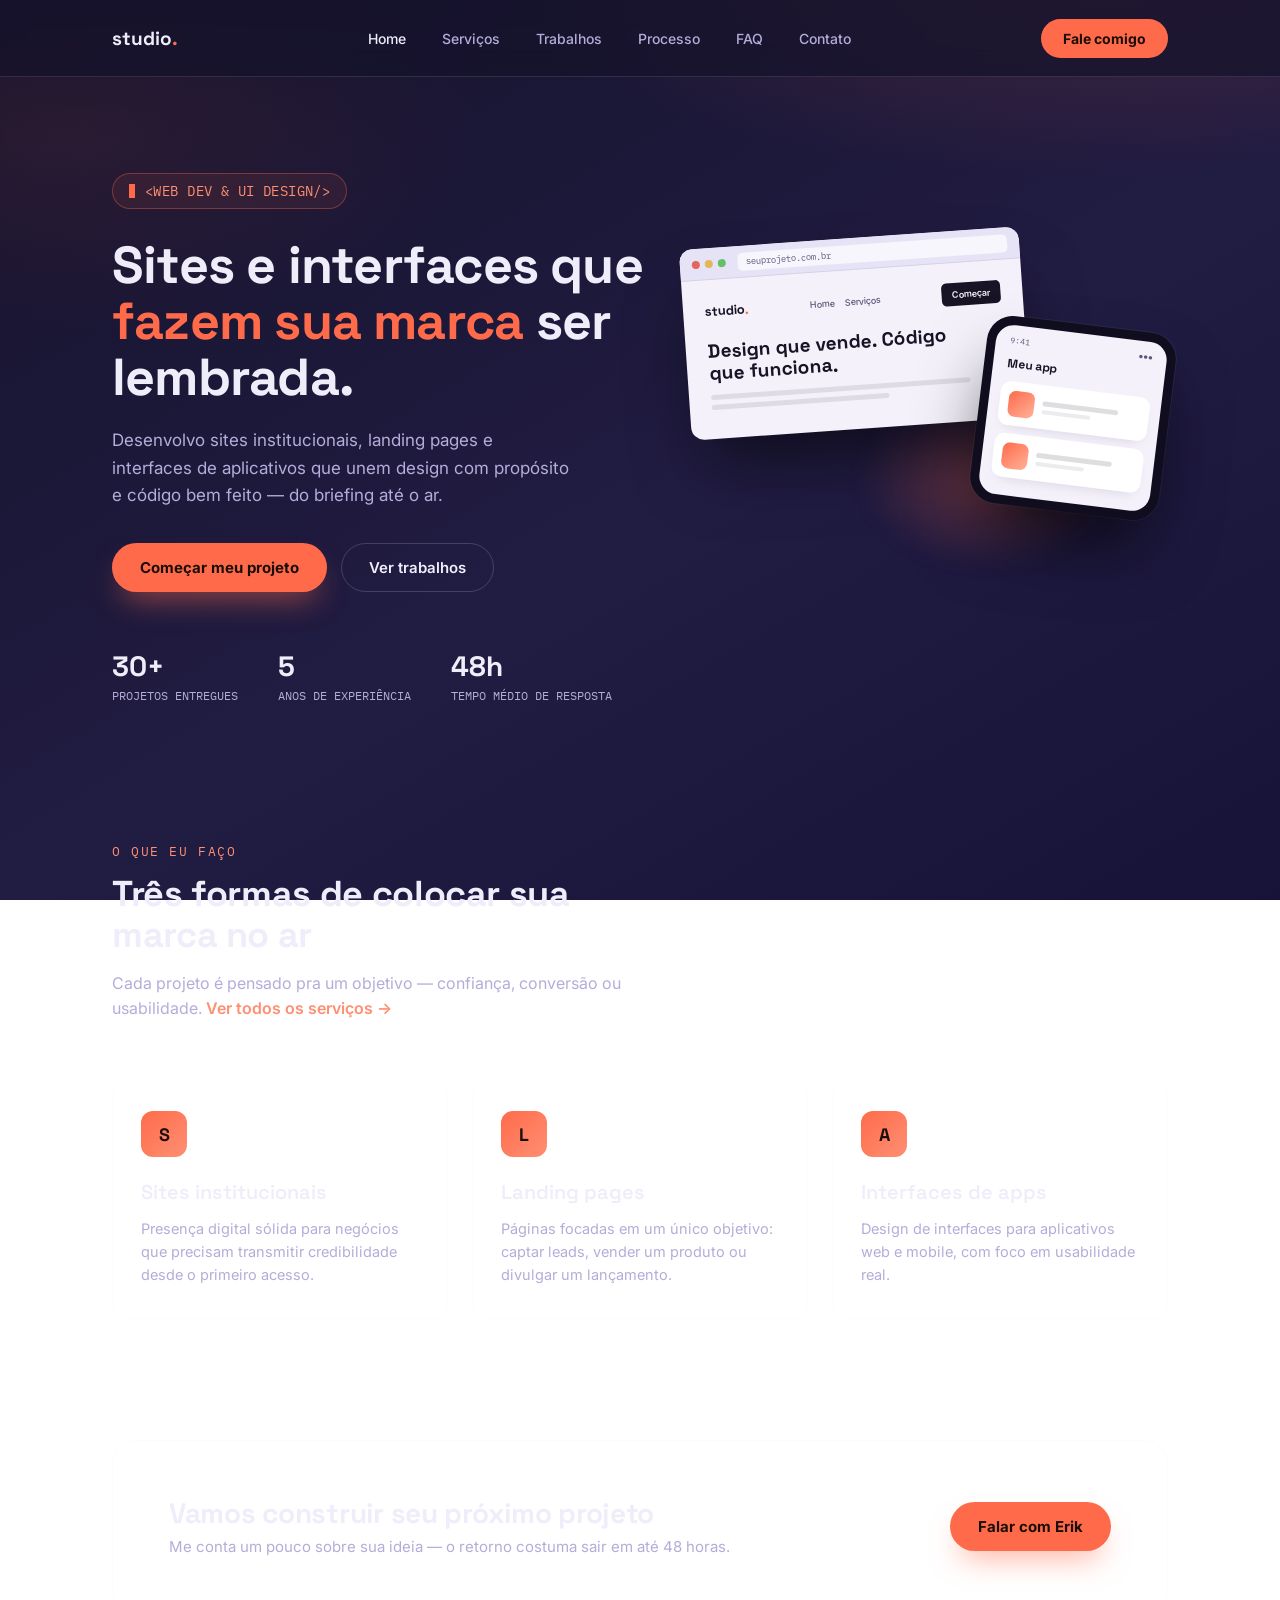
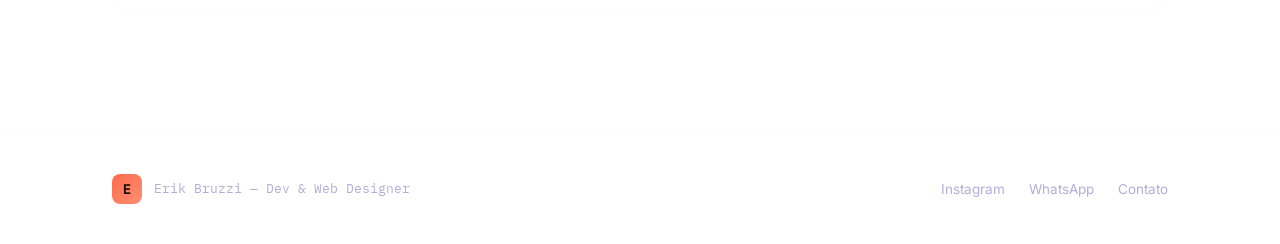
==== index.html @ 380161e2 "Add files via upload" ====
<!DOCTYPE html>
<html lang="pt-BR">
<head>
<meta charset="UTF-8">
<meta name="viewport" content="width=device-width, initial-scale=1.0">
<title>studio. — Sites, Landing Pages e Apps | Erik Bruzzi</title>
<meta name="description" content="Desenvolvimento e design de sites institucionais, landing pages e interfaces de app. Erik Bruzzi cria presença digital que gera confiança e clientes.">
<meta name="robots" content="index, follow, max-snippet:-1, max-image-preview:large, max-video-preview:-1">
<link rel="canonical" href="https://studioservice.netlify.app/">

<meta property="og:title" content="studio. — Sites, Landing Pages e Apps | Erik Bruzzi">
<meta property="og:description" content="Desenvolvimento e design de sites institucionais, landing pages e interfaces de app que unem design com propósito e código bem feito.">
<meta property="og:type" content="website">
<meta property="og:url" content="https://studioservice.netlify.app/">
<meta property="og:image" content="https://studioservice.netlify.app/og-image.png">
<meta property="og:locale" content="pt_BR">
<meta name="twitter:card" content="summary_large_image">
<meta name="twitter:title" content="studio. — Sites, Landing Pages e Apps | Erik Bruzzi">
<meta name="twitter:description" content="Desenvolvimento e design de sites institucionais, landing pages e interfaces de app que unem design com propósito e código bem feito.">
<meta name="twitter:image" content="https://studioservice.netlify.app/og-image.png">

<script type="application/ld+json">
{
  "@context": "https://schema.org",
  "@graph": [
    {
      "@type": "Person",
      "@id": "https://studioservice.netlify.app/#pessoa",
      "name": "Erik Bruzzi",
      "jobTitle": "Desenvolvedor Web e Web Designer",
      "description": "Desenvolvedor e designer especializado em sites institucionais, landing pages e interfaces de aplicativos web.",
      "knowsAbout": ["Desenvolvimento Web", "UI Design", "UX Design", "Landing Pages", "Interfaces de Aplicativos"],
      "knowsLanguage": ["pt-BR"],
      "worksFor": { "@id": "https://studioservice.netlify.app/#organizacao" },
      "url": "https://studioservice.netlify.app/",
      "sameAs": ["https://instagram.com/bruzziodev"]
    },
    {
      "@type": "Organization",
      "@id": "https://studioservice.netlify.app/#organizacao",
      "name": "studio.",
      "url": "https://studioservice.netlify.app/",
      "founder": { "@id": "https://studioservice.netlify.app/#pessoa" },
      "areaServed": { "@type": "Country", "name": "Brasil" },
      "knowsAbout": ["Sites institucionais", "Landing pages", "Interfaces de aplicativos"],
      "contactPoint": {
        "@type": "ContactPoint",
        "contactType": "customer support",
        "telephone": "+5531998588382",
        "availableLanguage": ["Portuguese"]
      },
      "sameAs": ["https://instagram.com/bruzziodev"]
    },
    {
      "@type": "WebSite",
      "@id": "https://studioservice.netlify.app/#website",
      "url": "https://studioservice.netlify.app/",
      "name": "studio.",
      "publisher": { "@id": "https://studioservice.netlify.app/#organizacao" },
      "inLanguage": "pt-BR"
    }
  ]
}
</script>

<link rel="preconnect" href="https://fonts.googleapis.com">
<link href="https://fonts.googleapis.com/css2?family=Space+Grotesk:wght@400;500;600;700&family=Inter:wght@400;500;600;700;800&family=IBM+Plex+Mono:wght@400;500&display=swap" rel="stylesheet">
<link rel="stylesheet" href="styles.css">
</head>
<body>

<header>
  <nav class="wrap">
    <div class="logo">studio<span>.</span></div>
    <div class="nav-links">
      <a href="index.html" class="active">Home</a>
      <a href="servicos.html">Serviços</a>
      <a href="trabalhos.html">Trabalhos</a>
      <a href="processo.html">Processo</a>
      <a href="faq.html">FAQ</a>
      <a href="contato.html">Contato</a>
    </div>
    <a href="contato.html" class="nav-cta">Fale comigo</a>
  </nav>
</header>

<section class="hero">
  <div class="wrap">
    <div>
      <div class="eyebrow"><span class="cursor"></span>&lt;WEB DEV &amp; UI DESIGN/&gt;</div>
      <h1>Sites e interfaces que <span class="hl">fazem sua marca</span> ser lembrada.</h1>
      <p class="hero-sub">Desenvolvo sites institucionais, landing pages e interfaces de aplicativos que unem design com propósito e código bem feito — do briefing até o ar.</p>
      <div class="hero-btns">
        <a href="contato.html" class="btn-primary">Começar meu projeto</a>
        <a href="trabalhos.html" class="btn-ghost">Ver trabalhos</a>
      </div>
      <div class="trust-row">
        <div class="trust-item"><div class="num">30+</div><div class="lbl">PROJETOS ENTREGUES</div></div>
        <div class="trust-item"><div class="num">5</div><div class="lbl">ANOS DE EXPERIÊNCIA</div></div>
        <div class="trust-item"><div class="num">48h</div><div class="lbl">TEMPO MÉDIO DE RESPOSTA</div></div>
      </div>
    </div>

    <div class="hero-visual">
      <div class="glow-link"></div>
      <div class="browser-wrap">
        <div class="browser">
          <div class="browser-top">
            <div class="traffic"><span class="r"></span><span class="y"></span><span class="g"></span></div>
            <div class="urlbar">seuprojeto.com.br</div>
          </div>
          <div class="site">
            <div class="site-nav">
              <div class="site-logo">studio<span>.</span></div>
              <div class="site-links"><span>Home</span><span>Serviços</span></div>
              <div class="site-cta">Começar</div>
            </div>
            <div class="site-hero-title">Design que vende. Código que funciona.</div>
            <div class="line w1"></div>
            <div class="line w2"></div>
          </div>
        </div>
      </div>
      <div class="phone-wrap">
        <div class="phone">
          <div class="phone-screen">
            <div class="phone-status"><span>9:41</span><span>●●●</span></div>
            <div class="phone-header">Meu app</div>
            <div class="app-card"><div class="thumb"></div><div class="meta"><div class="l1"></div><div class="l2"></div></div></div>
            <div class="app-card"><div class="thumb"></div><div class="meta"><div class="l1"></div><div class="l2"></div></div></div>
          </div>
        </div>
      </div>
    </div>
  </div>
</section>

<section class="services">
  <div class="wrap">
    <div class="section-head">
      <span class="section-tag">O que eu faço</span>
      <h2>Três formas de colocar sua marca no ar</h2>
      <p class="section-sub">Cada projeto é pensado pra um objetivo — confiança, conversão ou usabilidade. <a href="servicos.html" style="color:var(--coral-soft); font-weight:600;">Ver todos os serviços →</a></p>
    </div>
    <div class="services-grid">
      <div class="service-card">
        <div class="service-icon">S</div>
        <h3>Sites institucionais</h3>
        <p>Presença digital sólida para negócios que precisam transmitir credibilidade desde o primeiro acesso.</p>
      </div>
      <div class="service-card">
        <div class="service-icon">L</div>
        <h3>Landing pages</h3>
        <p>Páginas focadas em um único objetivo: captar leads, vender um produto ou divulgar um lançamento.</p>
      </div>
      <div class="service-card">
        <div class="service-icon">A</div>
        <h3>Interfaces de apps</h3>
        <p>Design de interfaces para aplicativos web e mobile, com foco em usabilidade real.</p>
      </div>
    </div>
  </div>
</section>

<section class="cta-banner">
  <div class="wrap">
    <div class="cta-box">
      <div>
        <h2>Vamos construir seu próximo projeto</h2>
        <p>Me conta um pouco sobre sua ideia — o retorno costuma sair em até 48 horas.</p>
      </div>
      <a href="contato.html" class="btn-primary">Falar com Erik</a>
    </div>
  </div>
</section>

<footer>
  <div class="wrap">
    <div class="footer-left">
      <div class="footer-mark">E</div>
      <span>Erik Bruzzi — Dev &amp; Web Designer</span>
    </div>
    <div class="footer-links">
      <a href="https://instagram.com/bruzziodev" target="_blank" rel="noopener">Instagram</a>
      <a href="https://wa.me/5531998588382" target="_blank" rel="noopener">WhatsApp</a>
      <a href="contato.html">Contato</a>
    </div>
  </div>
</footer>

</body>
</html>
---- styles.css ----
:root{
  --bg1:#15122B;
  --bg2:#211C42;
  --coral:#FF6B4A;
  --coral-soft:#FF8F73;
  --surface:#F4F1FB;
  --ink:#181425;
  --ink-soft:#5C5678;
  --lilac:#B4ADD9;
  --off-white:#EFEDFA;
  --line: rgba(239,237,250,0.12);
  --line-strong: rgba(239,237,250,0.18);
}
*{box-sizing:border-box; margin:0; padding:0;}
html{scroll-behavior:smooth;}
body{
  font-family:'Inter',sans-serif;
  background:
    radial-gradient(85% 45% at 85% -5%, rgba(255,107,74,0.16) 0%, rgba(255,107,74,0) 55%),
    radial-gradient(60% 40% at 5% 15%, rgba(255,107,74,0.08) 0%, rgba(0,0,0,0) 55%),
    linear-gradient(150deg, var(--bg1) 0%, var(--bg2) 55%, #171238 100%);
  background-attachment:fixed;
  color:var(--off-white);
  min-height:100vh;
}
a{color:inherit; text-decoration:none;}
img,svg{display:block;}
section{ position:relative; }
.wrap{ max-width:1120px; margin:0 auto; padding:0 32px; }

::selection{ background:var(--coral); color:#1B0E08; }

/* ---------- NAV ---------- */
header{
  position:sticky; top:0; z-index:50;
  backdrop-filter:blur(14px);
  background:rgba(21,18,43,0.72);
  border-bottom:1px solid var(--line);
}
nav.wrap{
  display:flex; align-items:center; justify-content:space-between;
  height:76px;
}
.logo{
  font-family:'Space Grotesk', sans-serif; font-weight:700; font-size:19px;
}
.logo span{ color:var(--coral); }
.nav-links{
  display:flex; align-items:center; gap:36px;
  font-size:14px; font-weight:500; color:var(--lilac);
}
.nav-links a:hover{ color:var(--off-white); }
.nav-links a.active{ color:var(--off-white); }
.nav-cta{
  background:var(--coral); color:#1B0E08;
  font-size:14px; font-weight:700;
  padding:11px 22px; border-radius:999px;
}

/* ---------- BREADCRUMB (inner pages) ---------- */
.breadcrumb{
  padding:22px 0 0;
  font-family:'IBM Plex Mono', monospace;
  font-size:13px; color:var(--lilac);
}
.breadcrumb a{ color:var(--lilac); }
.breadcrumb a:hover{ color:var(--off-white); }
.breadcrumb .sep{ margin:0 8px; color:var(--line-strong); }
.breadcrumb .current{ color:var(--coral-soft); }

/* ---------- HERO (home) ---------- */
.hero{ padding:96px 0 120px; overflow:hidden; }
.hero .wrap{
  display:grid; grid-template-columns:1.05fr 0.95fr; gap:40px; align-items:center;
}
.eyebrow{
  display:inline-flex; align-items:center; gap:10px;
  font-family:'IBM Plex Mono', monospace;
  font-size:14px; letter-spacing:0.03em; color:var(--coral-soft);
  border:1px solid rgba(255,107,74,0.35);
  background:rgba(255,107,74,0.08);
  padding:8px 16px; border-radius:999px;
  margin-bottom:28px;
}
.eyebrow .cursor{
  width:6px; height:14px; background:var(--coral); display:inline-block;
  animation:blink 1.1s steps(1) infinite;
}
@keyframes blink{ 50%{opacity:0;} }
h1{
  font-family:'Space Grotesk', sans-serif; font-weight:700;
  font-size:52px; line-height:1.08; letter-spacing:-0.015em;
  margin-bottom:22px;
}
h1 .hl{ color:var(--coral); }
.hero-sub{
  font-size:17px; color:var(--lilac); line-height:1.6; max-width:460px; margin-bottom:34px;
}
.hero-btns{ display:flex; gap:14px; flex-wrap:wrap; }
.btn-primary{
  background:var(--coral); color:#1B0E08; font-weight:700; font-size:15px;
  padding:15px 28px; border-radius:999px;
  box-shadow:0 16px 30px -10px rgba(255,107,74,0.55);
  display:inline-block;
}
.btn-ghost{
  border:1.5px solid var(--line-strong); color:var(--off-white); font-weight:600; font-size:15px;
  padding:14px 27px; border-radius:999px;
  display:inline-block;
}

.hero-visual{ position:relative; height:420px; }
.glow-link{
  position:absolute; top:38%; left:36%; width:260px; height:180px;
  background: radial-gradient(closest-side, rgba(255,107,74,0.35), rgba(255,107,74,0));
  filter: blur(10px); z-index:0;
}
.browser-wrap{ position:absolute; top:10px; left:0; width:340px; transform:rotate(-4deg); z-index:1; }
.browser{ border-radius:13px; background:var(--surface); box-shadow:0 40px 70px -18px rgba(0,0,0,0.6); overflow:hidden; }
.browser-top{ height:32px; background:#E7E3F6; display:flex; align-items:center; gap:12px; padding:0 12px; border-bottom:1px solid rgba(24,20,37,0.08); }
.traffic{ display:flex; gap:5px; }
.traffic span{ width:8px;height:8px;border-radius:50%; display:block; }
.traffic .r{background:#E4675E;} .traffic .y{background:#E5B75B;} .traffic .g{background:#63C069;}
.urlbar{ flex:1; height:18px; background:#F8F6FD; border-radius:5px; display:flex; align-items:center; padding:0 8px; font-family:'IBM Plex Mono', monospace; font-size:9px; color:var(--ink-soft); }
.site{ padding:20px 22px 24px; }
.site-nav{ display:flex; align-items:center; justify-content:space-between; margin-bottom:18px; }
.site-logo{ font-family:'Space Grotesk', sans-serif; font-weight:700; font-size:13px; color:var(--ink); }
.site-logo span{ color:var(--coral); }
.site-links{ display:flex; gap:10px; font-size:9px; color:var(--ink-soft); font-weight:500; }
.site-cta{ background:var(--ink); color:var(--surface); font-size:9px; font-weight:600; padding:6px 10px; border-radius:5px; }
.site-hero-title{ font-family:'Space Grotesk', sans-serif; font-weight:700; font-size:19px; color:var(--ink); line-height:1.15; margin-bottom:10px; max-width:85%; }
.line{ height:5px; border-radius:3px; background:rgba(24,20,37,0.10); margin-bottom:5px; }
.line.w1{width:88%;} .line.w2{width:60%;}

.phone-wrap{ position:absolute; top:96px; right:0; width:190px; transform:rotate(7deg); z-index:2; }
.phone{ width:100%; border-radius:26px; background:#0F0D1E; padding:9px; box-shadow:0 40px 70px -16px rgba(0,0,0,0.7), 0 0 0 1px rgba(239,237,250,0.06); }
.phone-screen{ background:var(--surface); border-radius:18px; overflow:hidden; padding-bottom:10px; }
.phone-status{ display:flex; justify-content:space-between; padding:10px 14px 6px; font-family:'IBM Plex Mono', monospace; font-size:8px; color:var(--ink-soft); }
.phone-header{ padding:4px 14px 10px; font-family:'Space Grotesk', sans-serif; font-weight:700; font-size:12px; color:var(--ink); }
.app-card{ margin:0 11px 8px; padding:9px; background:#FFFFFF; border-radius:10px; box-shadow:0 6px 14px -8px rgba(24,20,37,0.18); display:flex; gap:8px; align-items:center; }
.app-card .thumb{ width:26px; height:26px; border-radius:7px; background:linear-gradient(135deg, var(--coral), #FFB199); flex-shrink:0; }
.app-card .meta{ flex:1; }
.app-card .l1{ height:5px; width:78%; border-radius:3px; background:rgba(24,20,37,0.14); margin-bottom:4px;}
.app-card .l2{ height:4px; width:50%; border-radius:3px; background:rgba(24,20,37,0.08);}

.trust-row{
  display:flex; gap:40px; margin-top:56px; flex-wrap:wrap;
}
.trust-item .num{ font-family:'Space Grotesk', sans-serif; font-weight:700; font-size:28px; color:var(--off-white); }
.trust-item .lbl{ font-family:'IBM Plex Mono', monospace; font-size:12px; color:var(--lilac); margin-top:4px; }

/* ---------- PAGE HERO (inner pages) ---------- */
.page-hero{ padding:36px 0 76px; max-width:720px; }
.page-hero h1{ font-size:44px; }
.page-hero .page-sub{ color:var(--lilac); font-size:17px; line-height:1.6; max-width:600px; }

/* ---------- SECTION HEADER ---------- */
.section-head{ max-width:560px; margin-bottom:56px; }
.section-tag{
  font-family:'IBM Plex Mono', monospace; font-size:13px; color:var(--coral-soft);
  letter-spacing:0.12em; text-transform:uppercase; margin-bottom:14px; display:block;
}
h2{ font-family:'Space Grotesk', sans-serif; font-weight:700; font-size:36px; line-height:1.15; letter-spacing:-0.01em; }
.section-sub{ color:var(--lilac); font-size:16px; margin-top:14px; line-height:1.6; }

/* ---------- SERVICES ---------- */
.services{ padding:20px 0 120px; }
.services-grid{ display:grid; grid-template-columns:repeat(3, 1fr); gap:24px; }
.service-card{
  border:1px solid var(--line); background:rgba(239,237,250,0.03);
  border-radius:18px; padding:32px 28px; transition:border-color .2s;
}
.service-card:hover{ border-color:var(--line-strong); }
.service-icon{
  width:46px; height:46px; border-radius:12px;
  background:linear-gradient(135deg, var(--coral), var(--coral-soft));
  display:flex; align-items:center; justify-content:center;
  font-family:'Space Grotesk', sans-serif; font-weight:700; color:#1B0E08; font-size:18px;
  margin-bottom:22px;
}
.service-card h2, .service-card h3{ font-family:'Space Grotesk', sans-serif; font-weight:600; font-size:20px; margin-bottom:12px; }
.service-card p{ color:var(--lilac); font-size:14.5px; line-height:1.6; }
.service-card ul{ margin-top:16px; padding-left:0; list-style:none; }
.service-card li{ color:var(--lilac); font-size:13.5px; line-height:1.9; padding-left:20px; position:relative; }
.service-card li::before{ content:"—"; color:var(--coral); position:absolute; left:0; }
.service-card .btn-ghost{ margin-top:22px; font-size:13.5px; padding:10px 20px; }

/* ---------- WORK ---------- */
.work{ padding:20px 0 120px; }
.work-grid{ display:grid; grid-template-columns:repeat(3, 1fr); gap:24px; }
.work-card{
  border-radius:16px; overflow:hidden; border:1px solid var(--line);
  background:rgba(239,237,250,0.03);
}
.work-thumb{
  height:170px; background:var(--surface); position:relative; padding:16px;
}
.work-thumb .mini-nav{ display:flex; justify-content:space-between; align-items:center; margin-bottom:14px; }
.work-thumb .mini-logo{ font-family:'Space Grotesk', sans-serif; font-weight:700; font-size:11px; color:var(--ink); }
.work-thumb .mini-dots{ display:flex; gap:4px; }
.work-thumb .mini-dots span{ width:5px;height:5px;border-radius:50%; background:rgba(24,20,37,0.18); display:block; }
.work-thumb .mini-block{ height:60px; border-radius:8px; }
.work-body{ padding:20px 22px 24px; }
.work-body .tag{
  font-family:'IBM Plex Mono', monospace; font-size:11px; color:var(--coral-soft);
  letter-spacing:0.06em; text-transform:uppercase; margin-bottom:8px; display:block;
}
.work-body h3{ font-family:'Space Grotesk', sans-serif; font-weight:600; font-size:17px; margin-bottom:6px; }
.work-body p{ font-size:13.5px; color:var(--lilac); }

/* ---------- PROCESS ---------- */
.process{ padding:20px 0 120px; }
.process-grid{ display:grid; grid-template-columns:repeat(4, 1fr); gap:22px; }
.process-step{ position:relative; padding-top:8px; }
.process-step .n{
  font-family:'Space Grotesk', sans-serif; font-weight:700; font-size:15px;
  color:var(--coral); border:1px solid rgba(255,107,74,0.4);
  width:34px; height:34px; border-radius:10px; display:flex; align-items:center; justify-content:center;
  margin-bottom:18px;
}
.process-step h3{ font-family:'Space Grotesk', sans-serif; font-weight:600; font-size:16.5px; margin-bottom:8px; }
.process-step p{ font-size:13.5px; color:var(--lilac); line-height:1.55; }

/* ---------- FAQ ---------- */
.faq{ padding:20px 0 120px; }
.faq-list{ display:flex; flex-direction:column; gap:14px; max-width:760px; }
.faq-item{
  border:1px solid var(--line); background:rgba(239,237,250,0.03);
  border-radius:16px; padding:26px 28px;
}
.faq-item h2, .faq-item h3{
  font-family:'Space Grotesk', sans-serif; font-weight:600; font-size:17px;
  margin-bottom:10px; display:flex; align-items:baseline; gap:10px;
}
.faq-item h2::before, .faq-item h3::before{
  content:"?"; color:var(--coral); font-weight:700; flex-shrink:0;
}
.faq-item p{ color:var(--lilac); font-size:14.5px; line-height:1.65; padding-left:22px; }

/* ---------- CTA BANNER ---------- */
.cta-banner{ padding:0 0 120px; }
.cta-box{
  border:1px solid var(--line-strong);
  background:rgba(239,237,250,0.04);
  border-radius:24px; padding:56px;
  display:flex; align-items:center; justify-content:space-between; gap:32px; flex-wrap:wrap;
}
.cta-box h2{ font-size:28px; margin-bottom:8px; }
.cta-box p{ color:var(--lilac); font-size:15px; }

/* ---------- CONTACT ---------- */
.contact{ padding:20px 0 130px; }
.contact-box{
  border:1px solid var(--line-strong);
  background:rgba(239,237,250,0.04);
  border-radius:24px; padding:56px;
  display:grid; grid-template-columns:1fr 1fr; gap:56px;
}
.contact-left h1, .contact-left h2{ margin-bottom:18px; }
.contact-left p{ color:var(--lilac); font-size:15.5px; line-height:1.65; margin-bottom:28px; max-width:400px; }
.contact-direct{ display:flex; flex-direction:column; gap:14px; }
.contact-direct a{
  display:flex; align-items:center; gap:12px;
  font-size:14.5px; font-weight:600; color:var(--off-white);
}
.contact-direct .ic{
  width:36px; height:36px; border-radius:10px; background:rgba(255,107,74,0.12);
  display:flex; align-items:center; justify-content:center; color:var(--coral-soft); font-size:16px;
}

form{ display:flex; flex-direction:column; gap:16px; }
.form-row{ display:flex; gap:16px; }
label{ font-family:'IBM Plex Mono', monospace; font-size:11.5px; color:var(--lilac); letter-spacing:0.04em; margin-bottom:7px; display:block; }
input, select, textarea{
  width:100%; background:rgba(239,237,250,0.06); border:1px solid var(--line-strong);
  border-radius:10px; padding:13px 14px; color:var(--off-white); font-family:'Inter', sans-serif; font-size:14px;
  outline:none;
}
select option{
  color:#181425; background:#F4F1FB;
}
input::placeholder, textarea::placeholder{ color:rgba(239,237,250,0.35); }
input:focus, select:focus, textarea:focus{ border-color:var(--coral); }
textarea{ resize:vertical; min-height:96px; }
.field{ flex:1; }
.submit-btn{
  background:var(--coral); color:#1B0E08; font-weight:700; font-size:15px;
  padding:15px; border-radius:10px; border:none; cursor:pointer; margin-top:4px;
  transition:filter .15s;
}
.submit-btn:hover{ filter:brightness(1.08); }
.form-note{ font-size:12.5px; color:var(--lilac); margin-top:2px; }

/* ---------- FOOTER ---------- */
footer{ border-top:1px solid var(--line); padding:40px 0; }
footer .wrap{ display:flex; align-items:center; justify-content:space-between; flex-wrap:wrap; gap:16px; }
.footer-left{ display:flex; align-items:center; gap:12px; }
.footer-mark{
  width:30px; height:30px; border-radius:8px;
  background:linear-gradient(135deg, var(--coral), var(--coral-soft));
  display:flex; align-items:center; justify-content:center;
  font-family:'Space Grotesk', sans-serif; font-weight:700; font-size:14px; color:#1B0E08;
}
.footer-left span{ font-size:13px; color:var(--lilac); font-family:'IBM Plex Mono', monospace; }
.footer-links{ display:flex; gap:24px; font-size:13.5px; color:var(--lilac); }
.footer-links a:hover{ color:var(--off-white); }

/* ---------- RESPONSIVE ---------- */
@media (max-width:860px){
  .nav-links{ display:none; }
  .hero .wrap{ grid-template-columns:1fr; }
  .hero-visual{ height:320px; margin-top:20px; }
  .browser-wrap{ width:280px; }
  .phone-wrap{ width:150px; top:120px; }
  h1{ font-size:38px; }
  .page-hero h1{ font-size:32px; }
  .services-grid, .work-grid{ grid-template-columns:1fr; }
  .process-grid{ grid-template-columns:1fr 1fr; }
  .contact-box{ grid-template-columns:1fr; padding:32px 24px; }
  .cta-box{ padding:32px 24px; }
  .form-row{ flex-direction:column; }
  .trust-row{ gap:28px; }
}
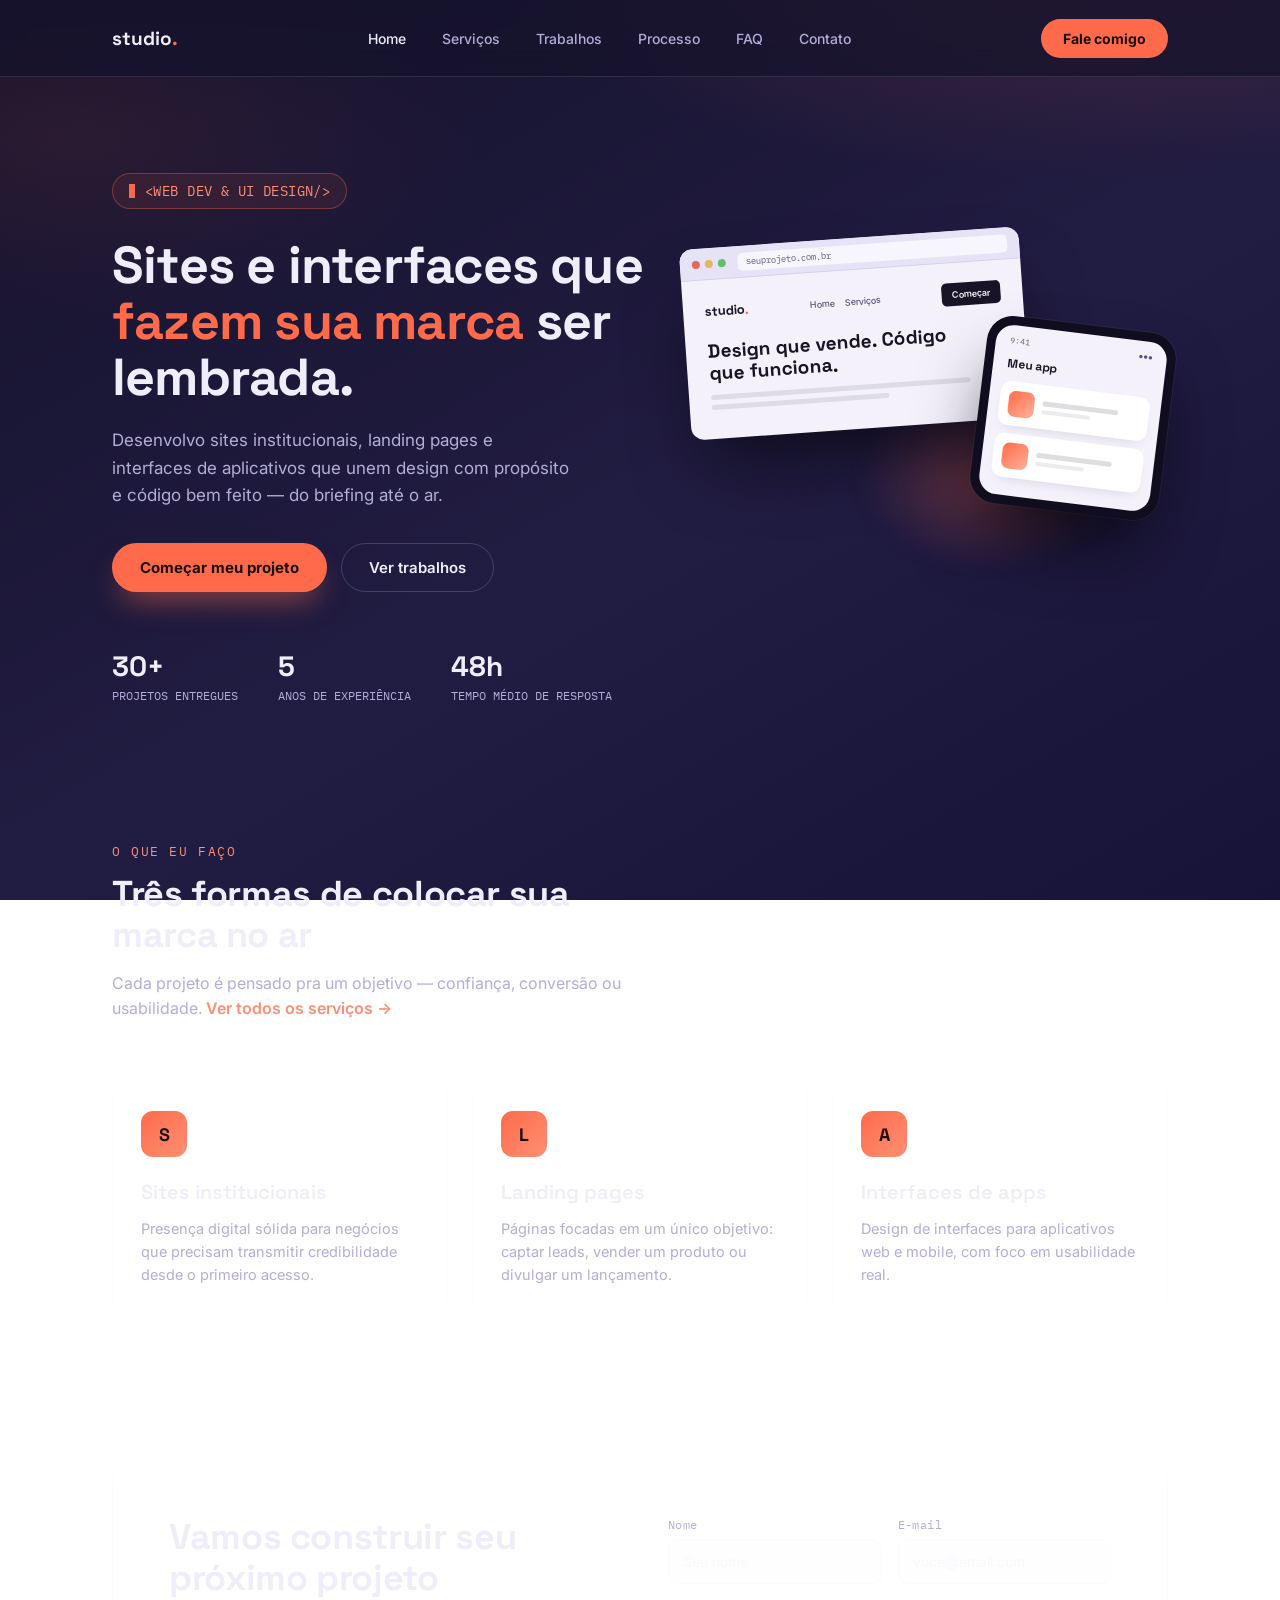
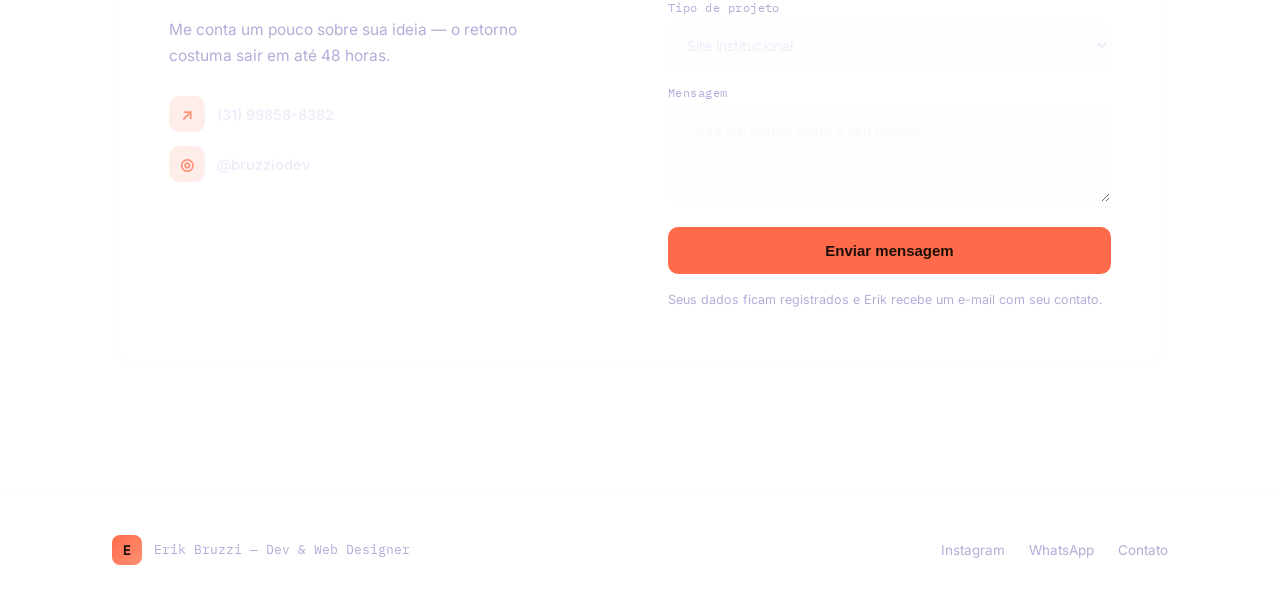
==== commit 53db75ff: "Add files via upload" ====
--- a/index.html
+++ b/index.html
@@ -78,9 +78,9 @@
       <a href="trabalhos.html">Trabalhos</a>
       <a href="processo.html">Processo</a>
       <a href="faq.html">FAQ</a>
-      <a href="contato.html">Contato</a>
-    </div>
-    <a href="contato.html" class="nav-cta">Fale comigo</a>
+      <a href="#contato">Contato</a>
+    </div>
+    <a href="#contato" class="nav-cta">Fale comigo</a>
   </nav>
 </header>
 
@@ -91,7 +91,7 @@
       <h1>Sites e interfaces que <span class="hl">fazem sua marca</span> ser lembrada.</h1>
       <p class="hero-sub">Desenvolvo sites institucionais, landing pages e interfaces de aplicativos que unem design com propósito e código bem feito — do briefing até o ar.</p>
       <div class="hero-btns">
-        <a href="contato.html" class="btn-primary">Começar meu projeto</a>
+        <a href="#contato" class="btn-primary">Começar meu projeto</a>
         <a href="trabalhos.html" class="btn-ghost">Ver trabalhos</a>
       </div>
       <div class="trust-row">
@@ -162,14 +162,46 @@
   </div>
 </section>
 
-<section class="cta-banner">
-  <div class="wrap">
-    <div class="cta-box">
-      <div>
+<section class="contact" id="contato">
+  <div class="wrap">
+    <div class="contact-box">
+      <div class="contact-left">
         <h2>Vamos construir seu próximo projeto</h2>
         <p>Me conta um pouco sobre sua ideia — o retorno costuma sair em até 48 horas.</p>
-      </div>
-      <a href="contato.html" class="btn-primary">Falar com Erik</a>
+        <div class="contact-direct">
+          <a href="https://wa.me/5531998588382" target="_blank" rel="noopener"><span class="ic">↗</span> (31) 99858-8382</a>
+          <a href="https://instagram.com/bruzziodev" target="_blank" rel="noopener"><span class="ic">◎</span> @bruzziodev</a>
+        </div>
+      </div>
+
+      <form id="contactForm">
+        <input type="hidden" name="_subject" value="Novo contato pelo site — studio.">
+        <div class="form-row">
+          <div class="field">
+            <label for="nome">Nome</label>
+            <input type="text" id="nome" name="nome" placeholder="Seu nome" required>
+          </div>
+          <div class="field">
+            <label for="email">E-mail</label>
+            <input type="email" id="email" name="email" placeholder="voce@email.com" required>
+          </div>
+        </div>
+        <div class="field">
+          <label for="tipo">Tipo de projeto</label>
+          <select id="tipo" name="tipo">
+            <option>Site institucional</option>
+            <option>Landing page</option>
+            <option>Interface de app</option>
+            <option>Outro</option>
+          </select>
+        </div>
+        <div class="field">
+          <label for="mensagem">Mensagem</label>
+          <textarea id="mensagem" name="mensagem" placeholder="Conta um pouco sobre o seu projeto..." required></textarea>
+        </div>
+        <button type="submit" class="submit-btn" id="submitBtn">Enviar mensagem</button>
+        <p class="form-note" id="formNote">Seus dados ficam registrados e Erik recebe um e-mail com seu contato.</p>
+      </form>
     </div>
   </div>
 </section>
@@ -183,10 +215,47 @@
     <div class="footer-links">
       <a href="https://instagram.com/bruzziodev" target="_blank" rel="noopener">Instagram</a>
       <a href="https://wa.me/5531998588382" target="_blank" rel="noopener">WhatsApp</a>
-      <a href="contato.html">Contato</a>
+      <a href="#contato">Contato</a>
     </div>
   </div>
 </footer>
+
+<script>
+  const FORMSPREE_ENDPOINT = 'https://formspree.io/f/xppazywl';
+
+  const form = document.getElementById('contactForm');
+  const btn = document.getElementById('submitBtn');
+  const note = document.getElementById('formNote');
+
+  form.addEventListener('submit', async function(e){
+    e.preventDefault();
+
+    btn.disabled = true;
+    btn.textContent = 'Enviando...';
+
+    try {
+      const response = await fetch(FORMSPREE_ENDPOINT, {
+        method: 'POST',
+        headers: { 'Accept': 'application/json' },
+        body: new FormData(form)
+      });
+
+      if (response.ok) {
+        form.reset();
+        note.textContent = 'Mensagem enviada! Erik vai receber seus dados e entrar em contato em breve.';
+        note.style.color = '#8FD19E';
+        btn.textContent = 'Enviado ✓';
+      } else {
+        throw new Error('Falha no envio');
+      }
+    } catch (err) {
+      note.textContent = 'Algo deu errado. Tente novamente ou chame no WhatsApp.';
+      note.style.color = '#FF6B4A';
+      btn.disabled = false;
+      btn.textContent = 'Enviar mensagem';
+    }
+  });
+</script>
 
 </body>
 </html>
--- a/styles.css
+++ b/styles.css
@@ -150,7 +150,7 @@
 .trust-item .lbl{ font-family:'IBM Plex Mono', monospace; font-size:12px; color:var(--lilac); margin-top:4px; }
 
 /* ---------- PAGE HERO (inner pages) ---------- */
-.page-hero{ padding:36px 0 76px; max-width:720px; }
+.page-hero{ padding:36px 0 76px; }
 .page-hero h1{ font-size:44px; }
 .page-hero .page-sub{ color:var(--lilac); font-size:17px; line-height:1.6; max-width:600px; }
 
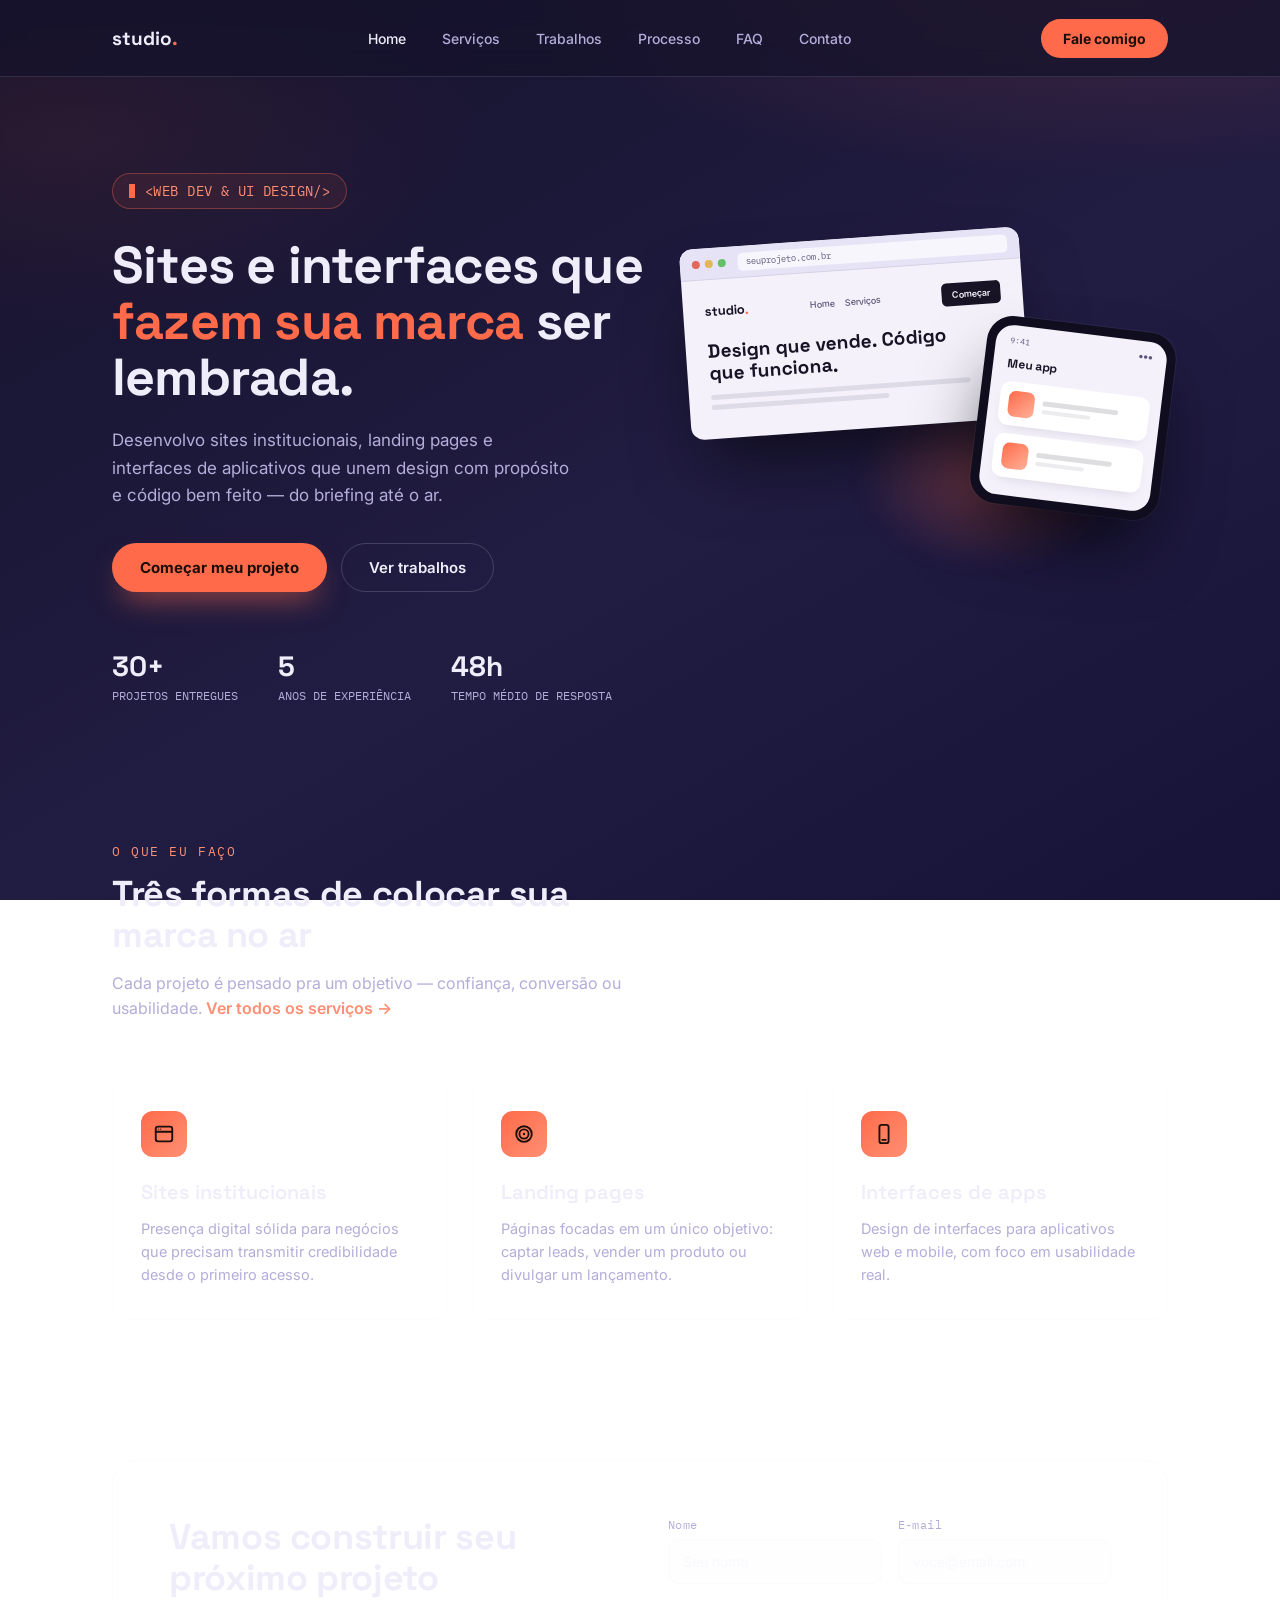
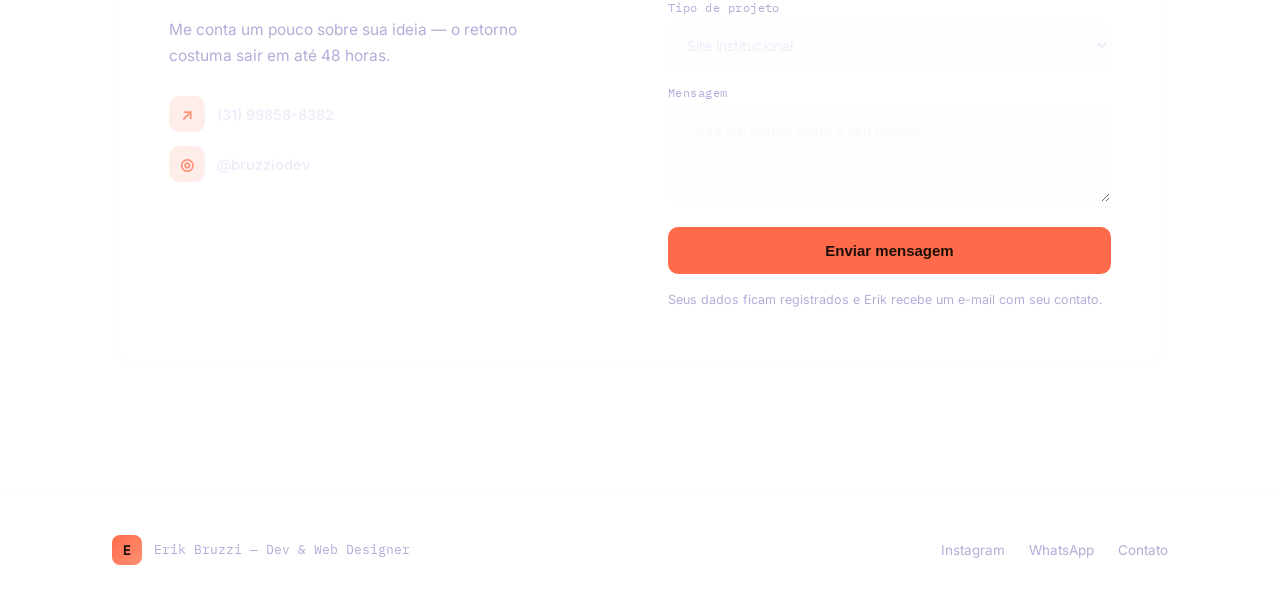
==== commit d4a63273: "Add files via upload" ====
--- a/index.html
+++ b/index.html
@@ -144,17 +144,17 @@
     </div>
     <div class="services-grid">
       <div class="service-card">
-        <div class="service-icon">S</div>
+        <div class="service-icon"><svg viewBox="0 0 24 24" width="22" height="22" fill="none" stroke="#1B0E08" stroke-width="2" stroke-linecap="round" stroke-linejoin="round"><rect x="3" y="4" width="18" height="16" rx="2.5"/><line x1="3" y1="9.5" x2="21" y2="9.5"/><circle cx="6.2" cy="6.7" r="0.6" fill="#1B0E08" stroke="none"/><circle cx="8.4" cy="6.7" r="0.6" fill="#1B0E08" stroke="none"/></svg></div>
         <h3>Sites institucionais</h3>
         <p>Presença digital sólida para negócios que precisam transmitir credibilidade desde o primeiro acesso.</p>
       </div>
       <div class="service-card">
-        <div class="service-icon">L</div>
+        <div class="service-icon"><svg viewBox="0 0 24 24" width="22" height="22" fill="none" stroke="#1B0E08" stroke-width="2" stroke-linecap="round" stroke-linejoin="round"><circle cx="12" cy="12" r="8.5"/><circle cx="12" cy="12" r="5"/><circle cx="12" cy="12" r="1.3" fill="#1B0E08" stroke="none"/></svg></div>
         <h3>Landing pages</h3>
         <p>Páginas focadas em um único objetivo: captar leads, vender um produto ou divulgar um lançamento.</p>
       </div>
       <div class="service-card">
-        <div class="service-icon">A</div>
+        <div class="service-icon"><svg viewBox="0 0 24 24" width="22" height="22" fill="none" stroke="#1B0E08" stroke-width="2" stroke-linecap="round" stroke-linejoin="round"><rect x="7" y="2" width="10" height="20" rx="2.5"/><line x1="10" y1="18.4" x2="14" y2="18.4"/></svg></div>
         <h3>Interfaces de apps</h3>
         <p>Design de interfaces para aplicativos web e mobile, com foco em usabilidade real.</p>
       </div>
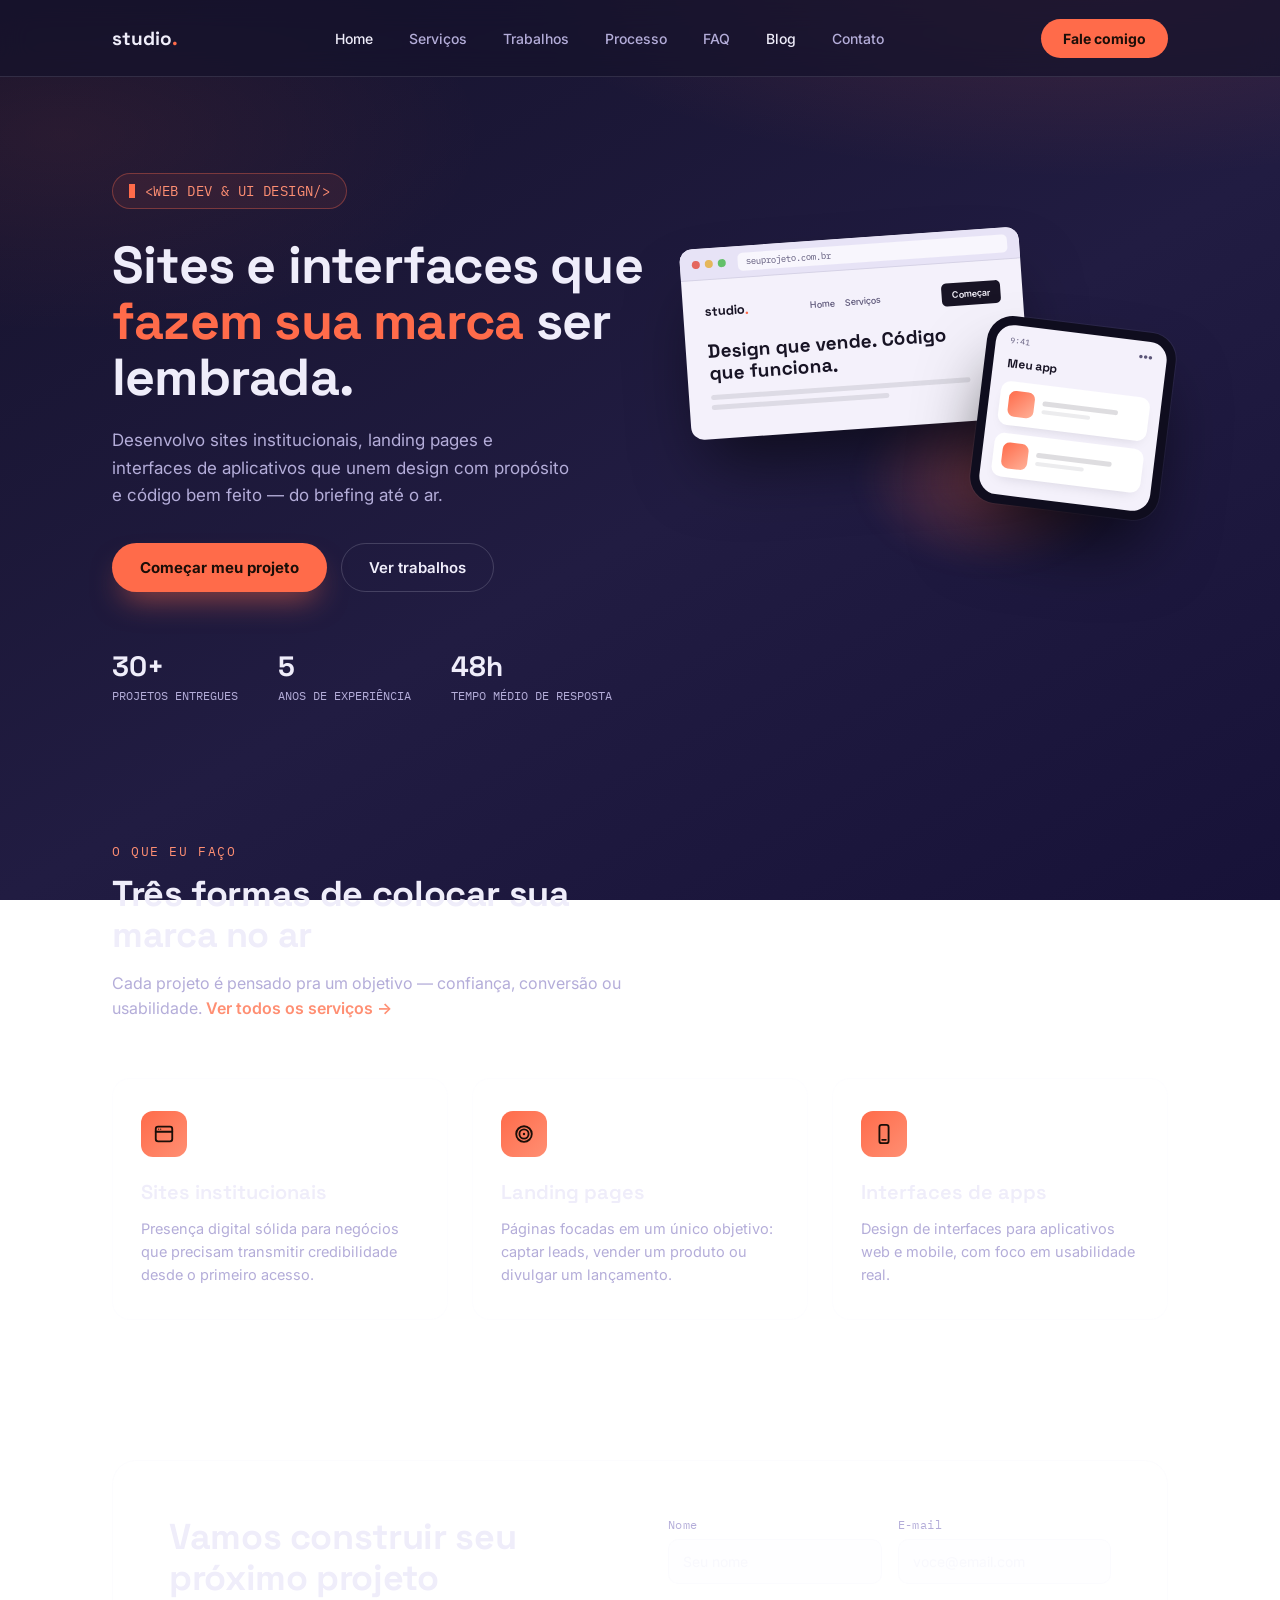
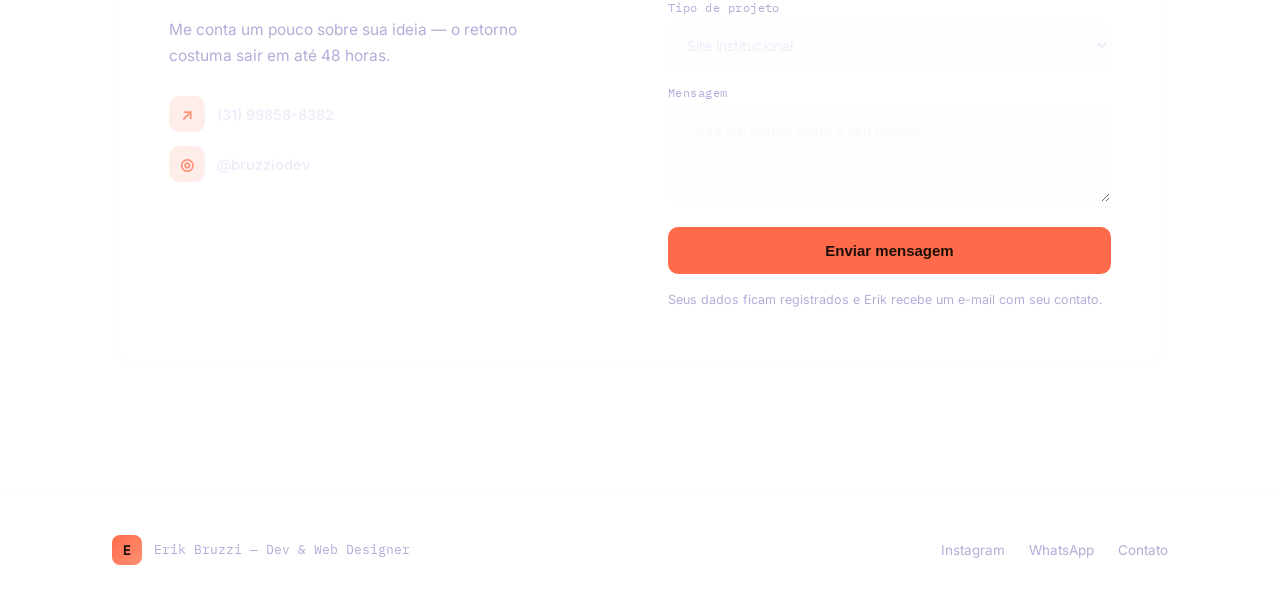
==== commit 4d424a7d: "Add files via upload" ====
--- a/index.html
+++ b/index.html
@@ -4,6 +4,10 @@
 <meta charset="UTF-8">
 <meta name="viewport" content="width=device-width, initial-scale=1.0">
 <title>studio. — Sites, Landing Pages e Apps | Erik Bruzzi</title>
+<link rel="icon" type="image/png" sizes="32x32" href="favicon-32.png">
+<link rel="icon" type="image/png" sizes="16x16" href="favicon-16.png">
+<link rel="apple-touch-icon" sizes="180x180" href="apple-touch-icon.png">
+<link rel="icon" type="image/x-icon" href="favicon.ico">
 <meta name="description" content="Desenvolvimento e design de sites institucionais, landing pages e interfaces de app. Erik Bruzzi cria presença digital que gera confiança e clientes.">
 <meta name="robots" content="index, follow, max-snippet:-1, max-image-preview:large, max-video-preview:-1">
 <link rel="canonical" href="https://studioservice.netlify.app/">
@@ -78,11 +82,29 @@
       <a href="trabalhos.html">Trabalhos</a>
       <a href="processo.html">Processo</a>
       <a href="faq.html">FAQ</a>
+      <a href="blog-studiodot.netlify.app" class="active">Blog</a>
       <a href="#contato">Contato</a>
     </div>
     <a href="#contato" class="nav-cta">Fale comigo</a>
+    <button class="nav-toggle" id="navToggle" aria-label="Abrir menu" aria-expanded="false">
+      <span></span><span></span><span></span>
+    </button>
   </nav>
 </header>
+
+<div class="mobile-menu" id="mobileMenu">
+  <div class="wrap">
+      <a href="index.html" class="active">Home</a>
+      <a href="servicos.html">Serviços</a>
+      <a href="trabalhos.html">Trabalhos</a>
+      <a href="processo.html">Processo</a>
+      <a href="faq.html">FAQ</a>
+      <a href="blog-studiodot.netlify.app" class="active">Blog</a>
+      <a href="#contato">Contato</a>
+    <a href="#contato" class="btn-primary mobile-cta">Fale comigo</a>
+  </div>
+</div>
+
 
 <section class="hero">
   <div class="wrap">
@@ -257,5 +279,6 @@
   });
 </script>
 
+<script src="script.js"></script>
 </body>
 </html>
--- a/styles.css
+++ b/styles.css
@@ -55,6 +55,30 @@
   background:var(--coral); color:#1B0E08;
   font-size:14px; font-weight:700;
   padding:11px 22px; border-radius:999px;
+}
+
+/* ---------- MOBILE NAV TOGGLE ---------- */
+.nav-toggle{
+  display:none;
+  flex-direction:column;
+  justify-content:center;
+  gap:5px;
+  width:40px; height:40px;
+  background:none; border:none; cursor:pointer;
+  padding:0; margin-left:12px;
+  position:relative; z-index:70;
+}
+.nav-toggle span{
+  display:block; width:22px; height:2px; margin:0 auto;
+  background:var(--off-white); border-radius:2px;
+  transition:transform .25s ease, opacity .2s ease;
+}
+.nav-toggle.open span:nth-child(1){ transform:translateY(7px) rotate(45deg); }
+.nav-toggle.open span:nth-child(2){ opacity:0; }
+.nav-toggle.open span:nth-child(3){ transform:translateY(-7px) rotate(-45deg); }
+
+.mobile-menu{
+  display:none;
 }
 
 /* ---------- BREADCRUMB (inner pages) ---------- */
@@ -193,13 +217,10 @@
   background:rgba(239,237,250,0.03);
 }
 .work-thumb{
-  height:170px; background:var(--surface); position:relative; padding:16px;
-}
-.work-thumb .mini-nav{ display:flex; justify-content:space-between; align-items:center; margin-bottom:14px; }
-.work-thumb .mini-logo{ font-family:'Space Grotesk', sans-serif; font-weight:700; font-size:11px; color:var(--ink); }
-.work-thumb .mini-dots{ display:flex; gap:4px; }
-.work-thumb .mini-dots span{ width:5px;height:5px;border-radius:50%; background:rgba(24,20,37,0.18); display:block; }
-.work-thumb .mini-block{ height:60px; border-radius:8px; }
+  height:190px; background:var(--surface); position:relative; overflow:hidden;
+}
+.work-thumb img{ width:100%; height:100%; object-fit:cover; object-position:top; display:block; transition:transform .3s; }
+.work-card:hover .work-thumb img{ transform:scale(1.04); }
 .work-body{ padding:20px 22px 24px; }
 .work-body .tag{
   font-family:'IBM Plex Mono', monospace; font-size:11px; color:var(--coral-soft);
@@ -308,6 +329,35 @@
 /* ---------- RESPONSIVE ---------- */
 @media (max-width:860px){
   .nav-links{ display:none; }
+  .nav-toggle{ display:flex; }
+  .mobile-menu{
+    display:block;
+    position:fixed; top:76px; left:0; right:0; bottom:0;
+    background:#100D22;
+    z-index:60;
+    overflow-y:auto;
+    border-top:1px solid var(--line);
+    opacity:0; visibility:hidden; pointer-events:none;
+    transform:translateY(-6px);
+    transition:opacity .2s ease, transform .2s ease, visibility .2s;
+  }
+  .mobile-menu.open{
+    opacity:1; visibility:visible; pointer-events:auto; transform:translateY(0);
+  }
+  .mobile-menu .wrap{
+    padding-top:12px; padding-bottom:40px;
+    display:flex; flex-direction:column;
+  }
+  .mobile-menu a{
+    font-family:'Space Grotesk', sans-serif;
+    font-size:21px; font-weight:600; color:var(--off-white);
+    padding:18px 0; border-bottom:1px solid var(--line);
+  }
+  .mobile-menu a.active{ color:var(--coral-soft); }
+  .mobile-menu .mobile-cta{
+    margin-top:24px; text-align:center; border:none;
+    font-family:'Inter', sans-serif; font-size:15px;
+  }
   .hero .wrap{ grid-template-columns:1fr; }
   .hero-visual{ height:320px; margin-top:20px; }
   .browser-wrap{ width:280px; }
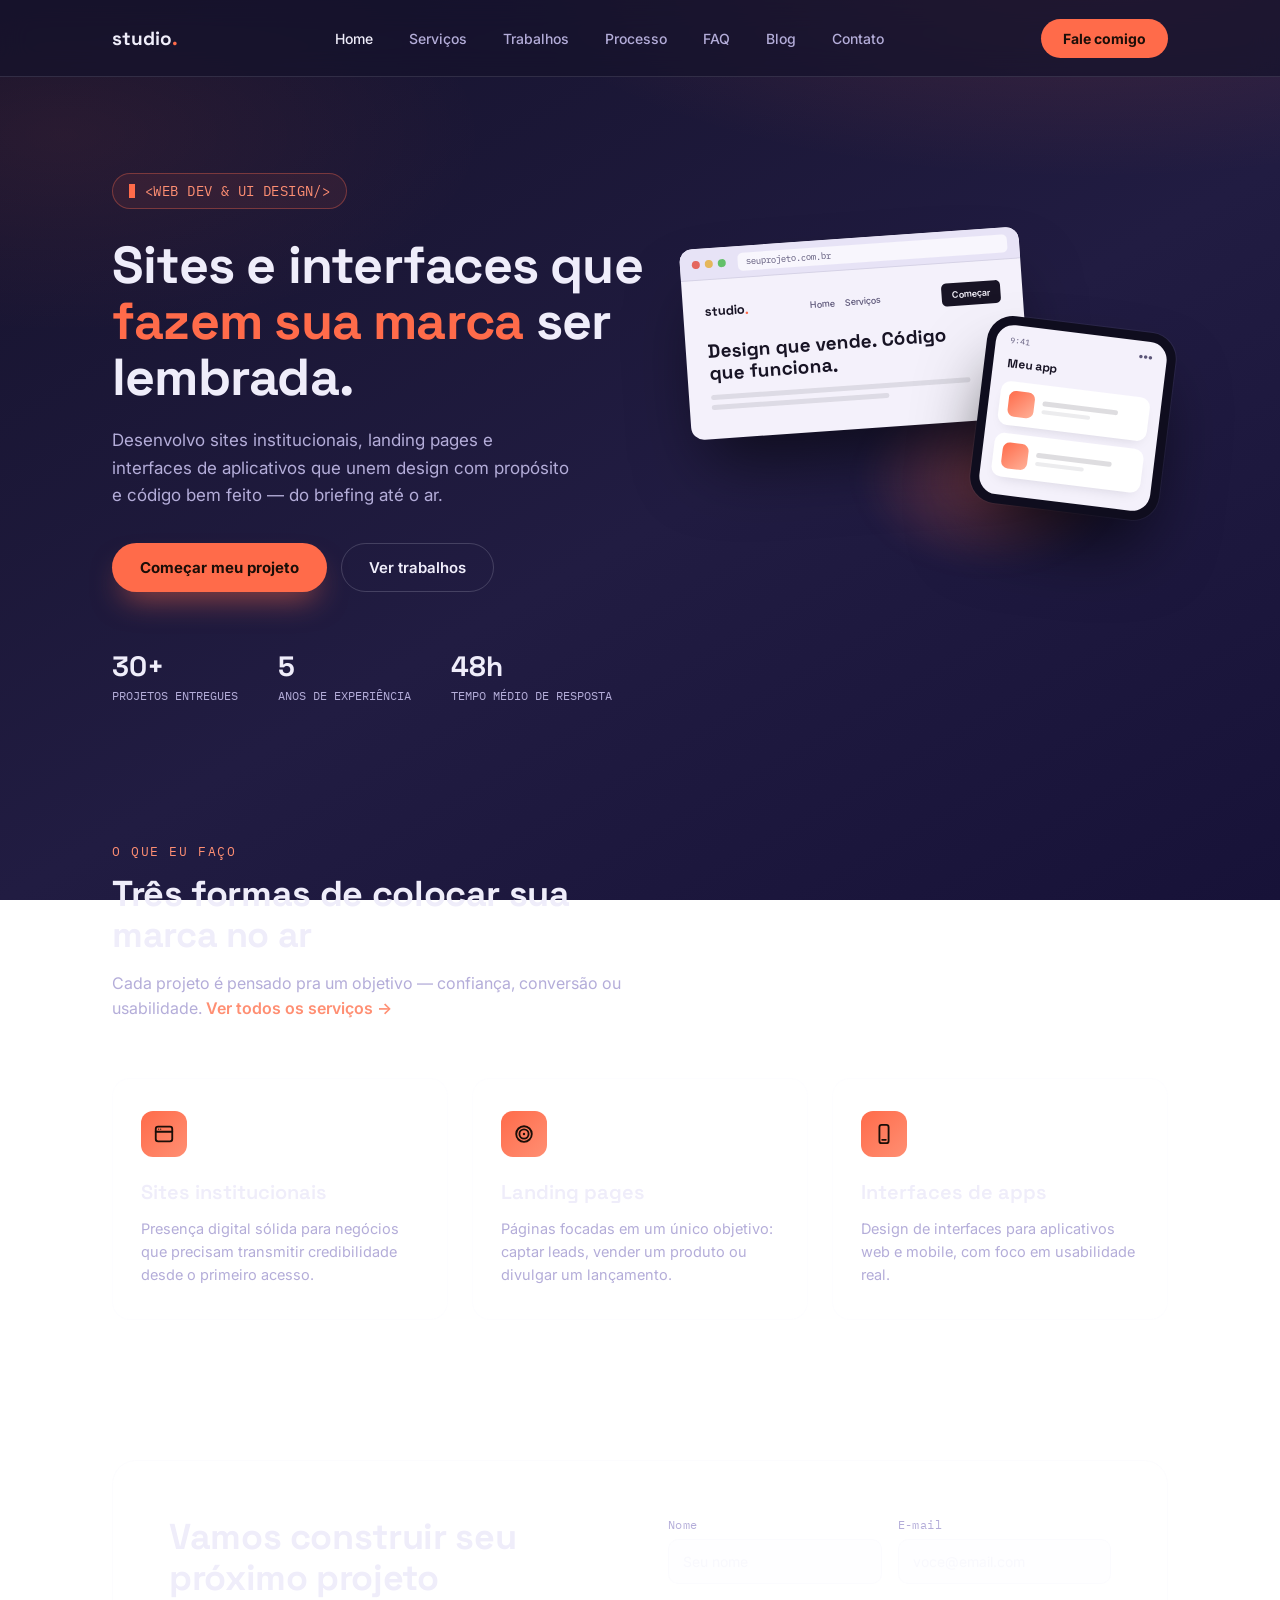
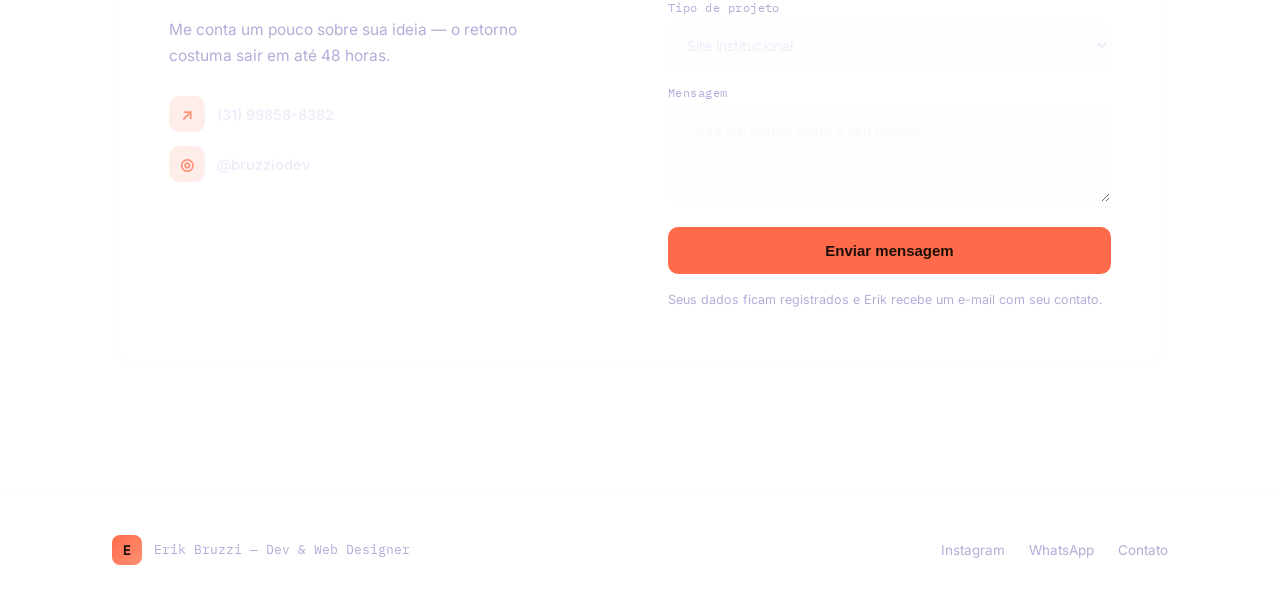
==== commit a9d4822c: "Add files via upload" ====
--- a/index.html
+++ b/index.html
@@ -82,7 +82,7 @@
       <a href="trabalhos.html">Trabalhos</a>
       <a href="processo.html">Processo</a>
       <a href="faq.html">FAQ</a>
-      <a href="blog-studiodot.netlify.app" class="active">Blog</a>
+      <a href="https://blog-studiodot.netlify.app/">Blog</a>
       <a href="#contato">Contato</a>
     </div>
     <a href="#contato" class="nav-cta">Fale comigo</a>
@@ -99,7 +99,7 @@
       <a href="trabalhos.html">Trabalhos</a>
       <a href="processo.html">Processo</a>
       <a href="faq.html">FAQ</a>
-      <a href="blog-studiodot.netlify.app" class="active">Blog</a>
+      <a href="https://blog-studiodot.netlify.app/">Blog</a>
       <a href="#contato">Contato</a>
     <a href="#contato" class="btn-primary mobile-cta">Fale comigo</a>
   </div>
